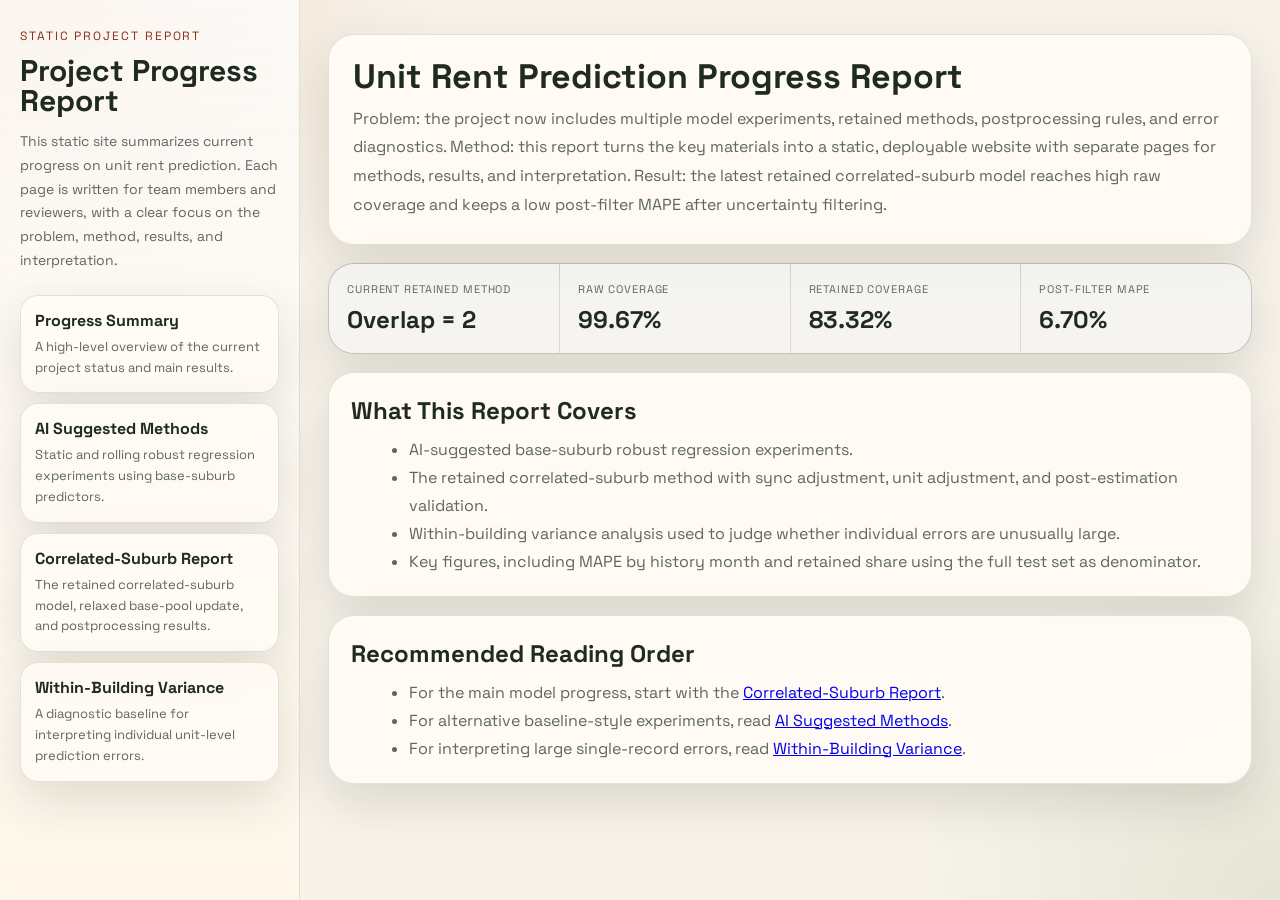
==== project_progress_report/index.html @ 485c6f53 "Add files via upload" ====
<!doctype html>
<html lang="en">
<head>
  <meta charset="utf-8" />
  <meta name="viewport" content="width=device-width, initial-scale=1" />
  <title>Rental Prediction Progress Report</title>
  <link rel="preconnect" href="https://fonts.googleapis.com">
  <link rel="preconnect" href="https://fonts.gstatic.com" crossorigin>
  <link href="https://fonts.googleapis.com/css2?family=Space+Grotesk:wght@400;500;700&display=swap" rel="stylesheet">
  <link rel="stylesheet" href="./styles.css" />
</head>
<body>
  <div class="shell">
    <aside class="sidebar">
      <div class="brand">Static Project Report</div>
      <h1>Project Progress Report</h1>
      <p>
        This static site summarizes current progress on unit rent prediction.
        Each page is written for team members and reviewers, with a clear focus on the problem, method, results, and interpretation.
      </p>
      <nav class="nav">
        <a href="./index.html">
          <div class="title">Progress Summary</div>
          <div class="desc">A high-level overview of the current project status and main results.</div>
        </a>
        <a href="./ai_suggested_methods.html">
          <div class="title">AI Suggested Methods</div>
          <div class="desc">Static and rolling robust regression experiments using base-suburb predictors.</div>
        </a>
        <a href="./correlated_suburb_report.html">
          <div class="title">Correlated-Suburb Report</div>
          <div class="desc">The retained correlated-suburb model, relaxed base-pool update, and postprocessing results.</div>
        </a>
        <a href="./unit_variance.html">
          <div class="title">Within-Building Variance</div>
          <div class="desc">A diagnostic baseline for interpreting individual unit-level prediction errors.</div>
        </a>
      </nav>
    </aside>

    <main class="content">
      <section class="hero">
        <h2>Unit Rent Prediction Progress Report</h2>
        <p>
          Problem: the project now includes multiple model experiments, retained methods, postprocessing rules, and error diagnostics.
          Method: this report turns the key materials into a static, deployable website with separate pages for methods, results, and interpretation.
          Result: the latest retained correlated-suburb model reaches high raw coverage and keeps a low post-filter MAPE after uncertainty filtering.
        </p>
      </section>

      <section class="metric-grid">
        <div class="metric">
          <div class="label">Current Retained Method</div>
          <div class="value">Overlap = 2</div>
        </div>
        <div class="metric">
          <div class="label">Raw Coverage</div>
          <div class="value">99.67%</div>
        </div>
        <div class="metric">
          <div class="label">Retained Coverage</div>
          <div class="value">83.32%</div>
        </div>
        <div class="metric">
          <div class="label">Post-Filter MAPE</div>
          <div class="value">6.70%</div>
        </div>
      </section>

      <section class="section">
        <h3>What This Report Covers</h3>
        <ul>
          <li>AI-suggested base-suburb robust regression experiments.</li>
          <li>The retained correlated-suburb method with sync adjustment, unit adjustment, and post-estimation validation.</li>
          <li>Within-building variance analysis used to judge whether individual errors are unusually large.</li>
          <li>Key figures, including MAPE by history month and retained share using the full test set as denominator.</li>
        </ul>
      </section>

      <section class="section">
        <h3>Recommended Reading Order</h3>
        <ul>
          <li>For the main model progress, start with the <a href="./correlated_suburb_report.html">Correlated-Suburb Report</a>.</li>
          <li>For alternative baseline-style experiments, read <a href="./ai_suggested_methods.html">AI Suggested Methods</a>.</li>
          <li>For interpreting large single-record errors, read <a href="./unit_variance.html">Within-Building Variance</a>.</li>
        </ul>
      </section>
    </main>
  </div>
</body>
</html>
---- project_progress_report/styles.css ----
:root {
  --bg: #f7f3ea;
  --panel: rgba(255, 251, 245, 0.95);
  --ink: #1f2b20;
  --muted: #5e675f;
  --accent: #cb5f2e;
  --accent-deep: #8a2f15;
  --soft: #f0e6d8;
  --line: rgba(31, 43, 32, 0.12);
  --shadow: 0 18px 48px rgba(53, 44, 28, 0.14);
}

* { box-sizing: border-box; }

body {
  margin: 0;
  font-family: "Space Grotesk", "Noto Sans SC", sans-serif;
  color: var(--ink);
  background:
    radial-gradient(circle at top left, rgba(203, 95, 46, 0.18), transparent 28%),
    radial-gradient(circle at bottom right, rgba(121, 144, 91, 0.14), transparent 24%),
    var(--bg);
}

.shell {
  display: grid;
  grid-template-columns: 300px 1fr;
  min-height: 100vh;
}

.sidebar {
  padding: 28px 20px;
  border-right: 1px solid var(--line);
  background: linear-gradient(180deg, rgba(255,255,255,0.72), rgba(255,247,234,0.9));
  backdrop-filter: blur(8px);
}

.brand {
  font-size: 12px;
  letter-spacing: 0.16em;
  text-transform: uppercase;
  color: var(--accent-deep);
  margin-bottom: 12px;
}

.sidebar h1 {
  margin: 0 0 10px;
  font-size: 30px;
  line-height: 1;
}

.sidebar p {
  color: var(--muted);
  line-height: 1.7;
  font-size: 14px;
}

.nav {
  margin-top: 22px;
  display: grid;
  gap: 10px;
}

.nav a {
  display: block;
  text-decoration: none;
  color: var(--ink);
  background: var(--panel);
  border: 1px solid var(--line);
  border-radius: 18px;
  padding: 14px 14px;
  box-shadow: var(--shadow);
}

.nav a .title {
  font-weight: 700;
  margin-bottom: 6px;
}

.nav a .desc {
  color: var(--muted);
  font-size: 13px;
  line-height: 1.6;
}

.content {
  padding: 34px 28px 48px;
}

.hero, .section, .metric-grid, .figure-card {
  background: var(--panel);
  border: 1px solid var(--line);
  border-radius: 26px;
  box-shadow: var(--shadow);
}

.hero {
  padding: 24px;
  margin-bottom: 18px;
}

.hero h2 {
  margin: 0 0 10px;
  font-size: 34px;
  line-height: 1.05;
}

.hero p {
  margin: 0;
  color: var(--muted);
  line-height: 1.8;
}

.metric-grid {
  display: grid;
  grid-template-columns: repeat(auto-fit, minmax(160px, 1fr));
  gap: 1px;
  overflow: hidden;
  margin-bottom: 18px;
  background: var(--line);
}

.metric {
  background: rgba(255,255,255,0.72);
  padding: 18px;
}

.metric .label {
  font-size: 11px;
  letter-spacing: 0.08em;
  text-transform: uppercase;
  color: var(--muted);
  margin-bottom: 8px;
}

.metric .value {
  font-size: 24px;
  font-weight: 700;
}

.section {
  padding: 22px 22px 6px;
  margin-bottom: 18px;
}

.section h3 {
  margin: 0 0 10px;
  font-size: 24px;
}

.section p, .section li {
  color: var(--muted);
  line-height: 1.75;
}

.section ul {
  margin: 0 0 14px 18px;
}

.figure-card {
  padding: 18px;
  margin-bottom: 18px;
}

.figure-card h4 {
  margin: 0 0 10px;
  font-size: 18px;
}

.figure-card p {
  color: var(--muted);
  line-height: 1.7;
  margin-top: 0;
}

.figure-card img {
  width: 100%;
  display: block;
  border-radius: 18px;
  border: 1px solid var(--line);
  background: white;
}

.file-list code, code {
  background: rgba(31, 43, 32, 0.06);
  padding: 2px 6px;
  border-radius: 8px;
}

.toplink {
  display: inline-block;
  margin-top: 8px;
  color: var(--accent-deep);
}

@media (max-width: 980px) {
  .shell {
    grid-template-columns: 1fr;
  }

  .sidebar {
    border-right: 0;
    border-bottom: 1px solid var(--line);
  }

  .content {
    padding: 20px 14px 40px;
  }
}
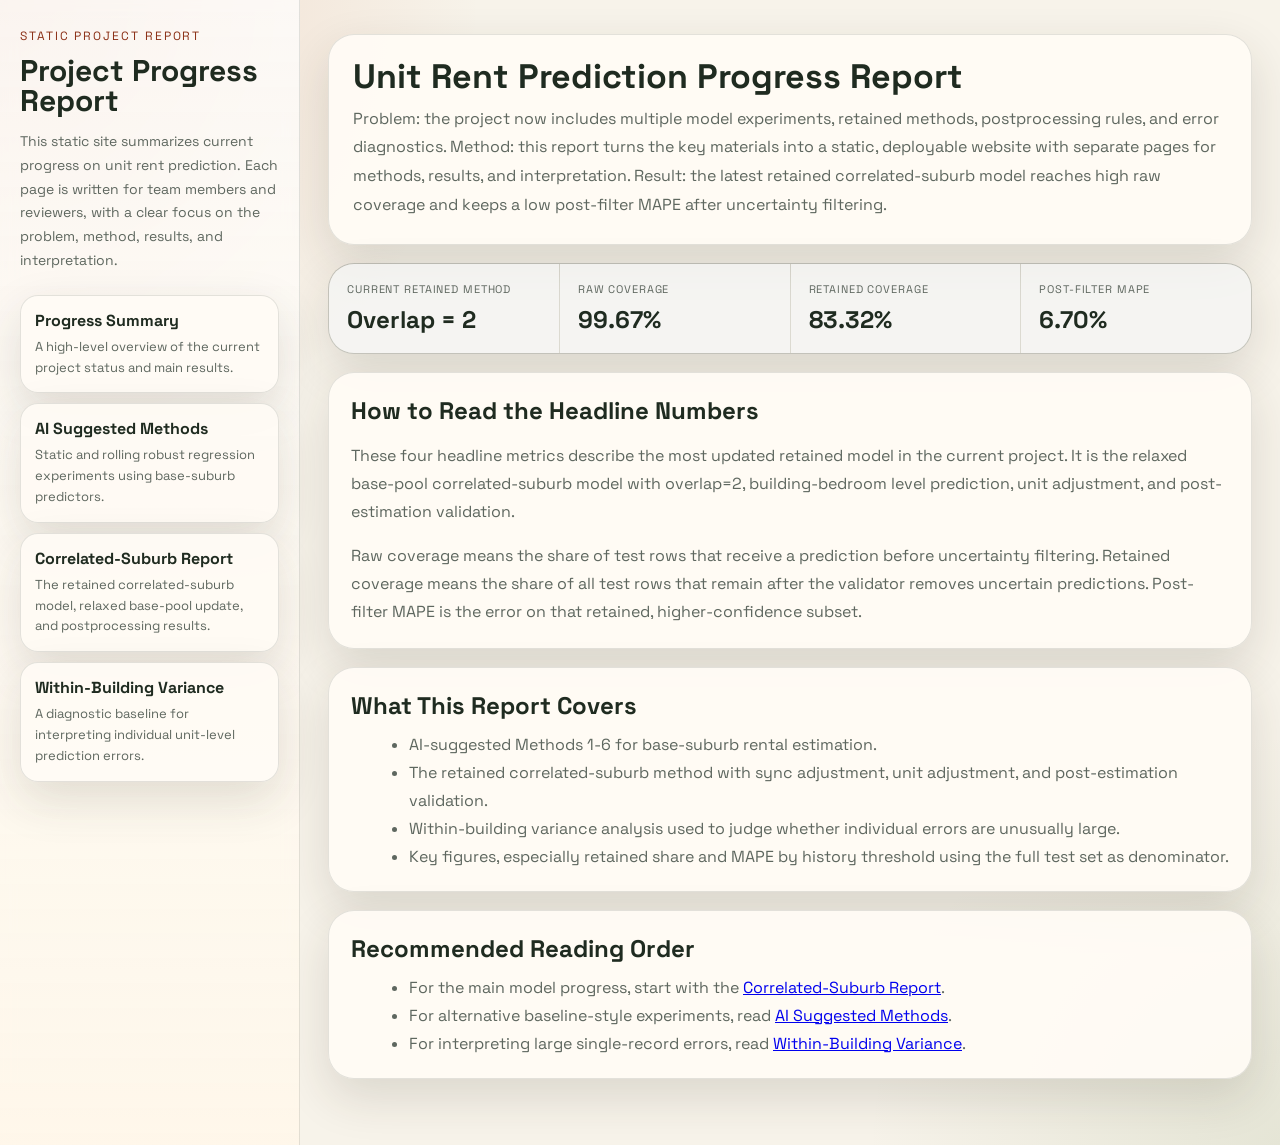
==== commit f39b6440: "Add files via upload" ====
--- a/project_progress_report/index.html
+++ b/project_progress_report/index.html
@@ -68,12 +68,25 @@
       </section>
 
       <section class="section">
+        <h3>How to Read the Headline Numbers</h3>
+        <p>
+          These four headline metrics describe the most updated retained model in the current project.
+          It is the relaxed base-pool correlated-suburb model with overlap=2, building-bedroom level prediction, unit adjustment, and post-estimation validation.
+        </p>
+        <p>
+          Raw coverage means the share of test rows that receive a prediction before uncertainty filtering.
+          Retained coverage means the share of all test rows that remain after the validator removes uncertain predictions.
+          Post-filter MAPE is the error on that retained, higher-confidence subset.
+        </p>
+      </section>
+
+      <section class="section">
         <h3>What This Report Covers</h3>
         <ul>
-          <li>AI-suggested base-suburb robust regression experiments.</li>
+          <li>AI-suggested Methods 1-6 for base-suburb rental estimation.</li>
           <li>The retained correlated-suburb method with sync adjustment, unit adjustment, and post-estimation validation.</li>
           <li>Within-building variance analysis used to judge whether individual errors are unusually large.</li>
-          <li>Key figures, including MAPE by history month and retained share using the full test set as denominator.</li>
+          <li>Key figures, especially retained share and MAPE by history threshold using the full test set as denominator.</li>
         </ul>
       </section>
 
--- a/project_progress_report/styles.css
+++ b/project_progress_report/styles.css
@@ -187,6 +187,35 @@
   border-radius: 8px;
 }
 
+.result-table {
+  width: 100%;
+  border-collapse: collapse;
+  margin: 12px 0 18px;
+  overflow: hidden;
+  border-radius: 16px;
+  font-size: 14px;
+}
+
+.result-table th,
+.result-table td {
+  padding: 11px 12px;
+  border-bottom: 1px solid var(--line);
+  text-align: left;
+}
+
+.result-table th {
+  background: rgba(203, 95, 46, 0.10);
+  color: var(--accent-deep);
+  font-size: 12px;
+  letter-spacing: 0.06em;
+  text-transform: uppercase;
+}
+
+.result-table td {
+  background: rgba(255,255,255,0.62);
+  color: var(--muted);
+}
+
 .toplink {
   display: inline-block;
   margin-top: 8px;
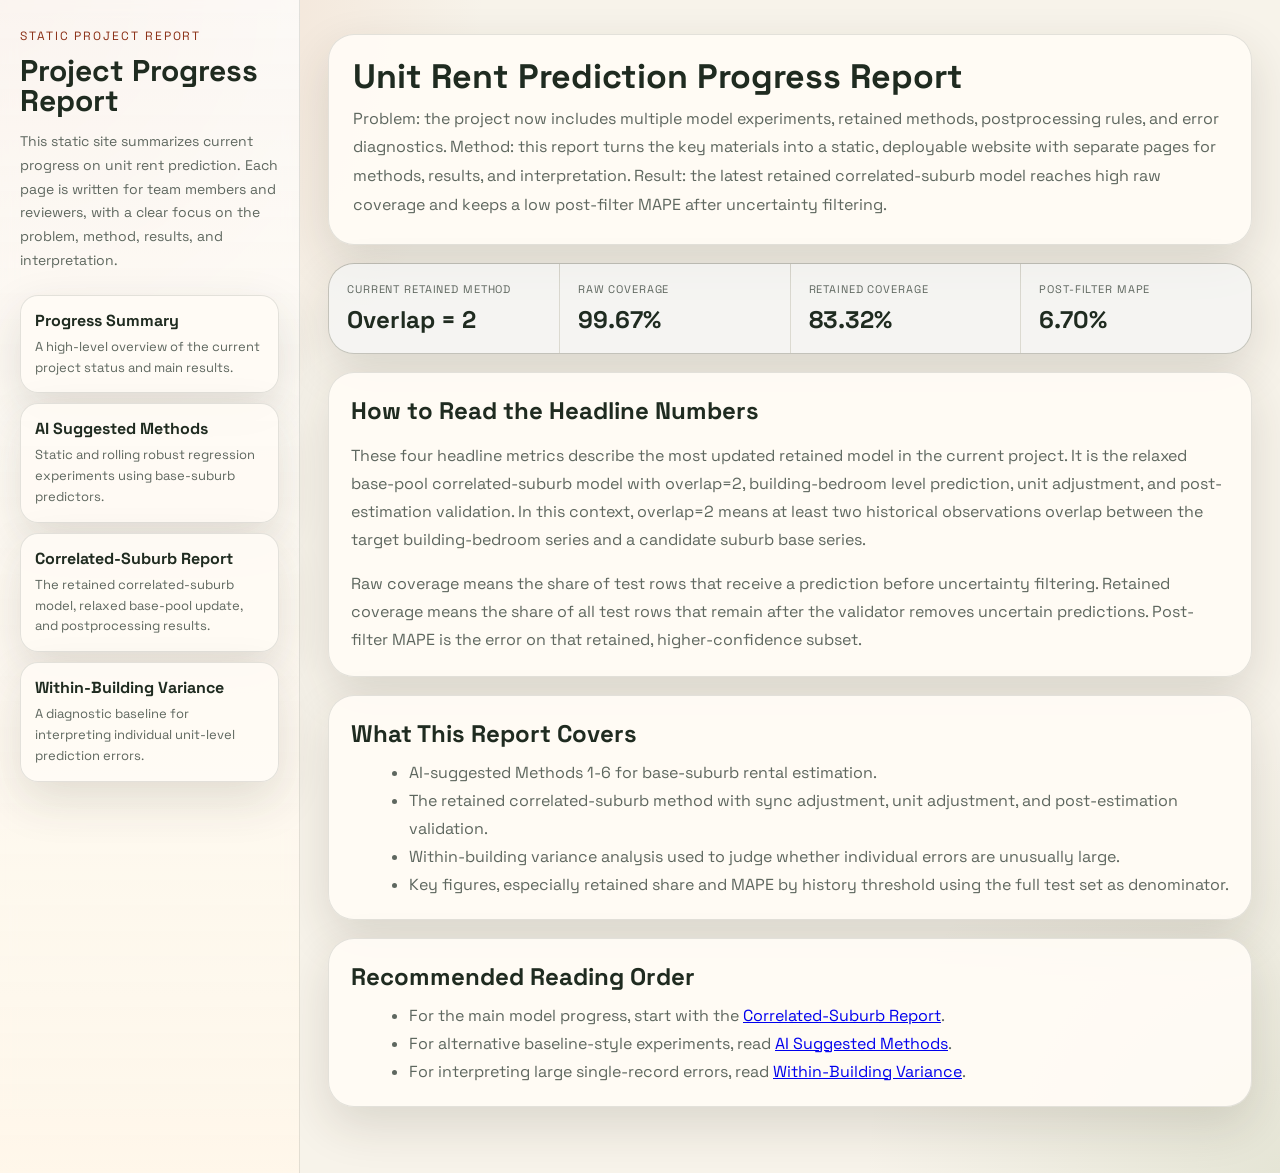
==== commit 5dcd714d: "Add files via upload" ====
--- a/project_progress_report/index.html
+++ b/project_progress_report/index.html
@@ -72,6 +72,7 @@
         <p>
           These four headline metrics describe the most updated retained model in the current project.
           It is the relaxed base-pool correlated-suburb model with overlap=2, building-bedroom level prediction, unit adjustment, and post-estimation validation.
+          In this context, overlap=2 means at least two historical observations overlap between the target building-bedroom series and a candidate suburb base series.
         </p>
         <p>
           Raw coverage means the share of test rows that receive a prediction before uncertainty filtering.
